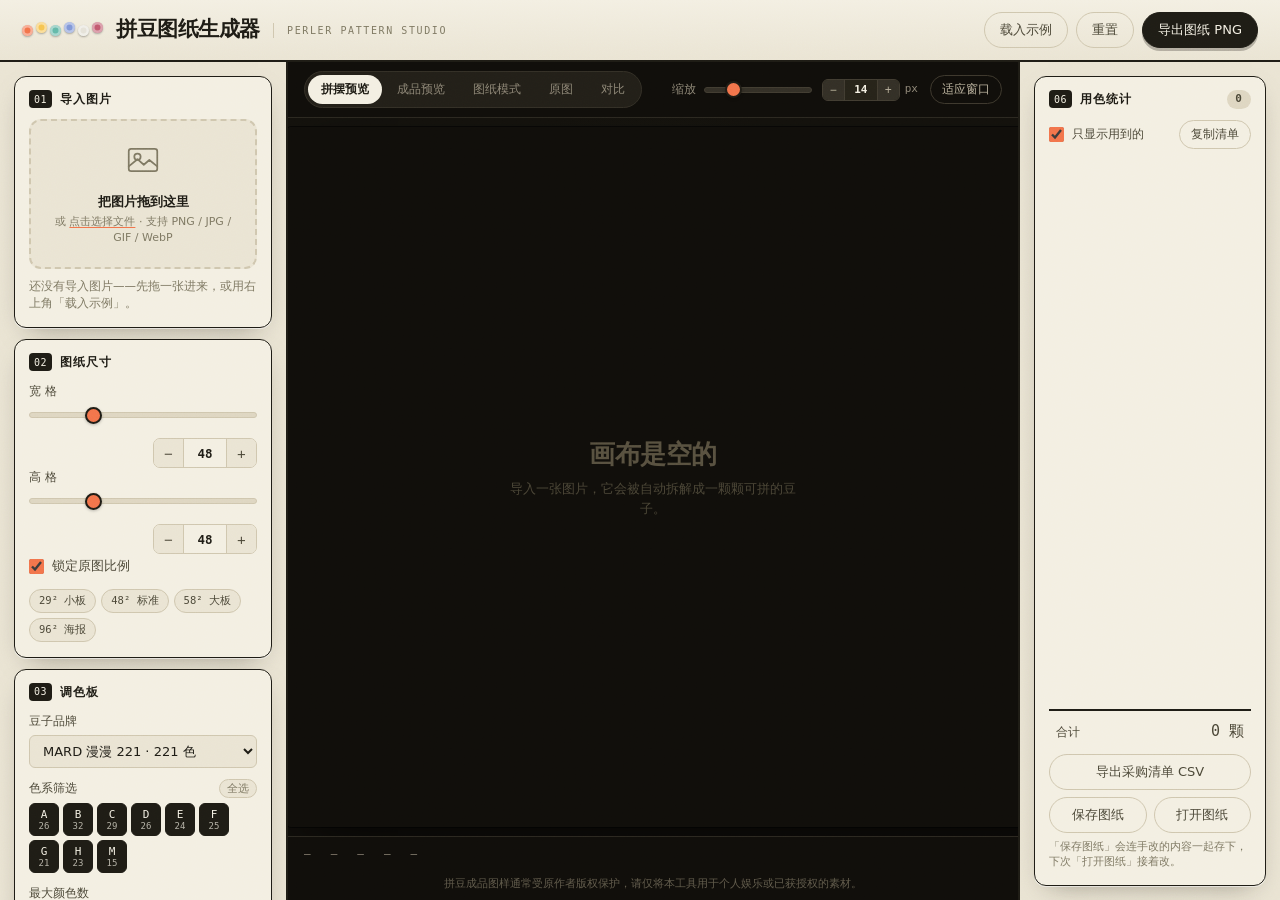
==== index.html @ be38e2e1 "提交当前可用版本（修复 JSON 模式三个 bug 前的快照） 当前状态：回归测试 23/23 通过。  已实现： - 图片转拼豆图纸：采样 → 画面调整 → 背景移除 → 中位切分量化 → 吸附色号" ====
<!DOCTYPE html>
<html lang="zh-CN">
<head>
<meta charset="utf-8">
<meta name="viewport" content="width=device-width, initial-scale=1">
<title>拼豆图纸生成器 · Perler Pattern Studio</title>
<link rel="stylesheet" href="styles.css">
<link rel="icon" href="data:image/svg+xml,<svg xmlns='http://www.w3.org/2000/svg' viewBox='0 0 32 32'><circle cx='16' cy='16' r='13' fill='%23f2734a'/><circle cx='16' cy='16' r='5' fill='%231b1a17'/></svg>">
</head>
<body>

<div class="grain" aria-hidden="true"></div>

<header class="topbar">
  <div class="brand">
    <span class="brand-beads" aria-hidden="true">
      <i style="--c:#f2734a"></i><i style="--c:#f5c451"></i><i style="--c:#63b8a8"></i>
      <i style="--c:#7f96d6"></i><i style="--c:#e5e2d8"></i><i style="--c:#c2596f"></i>
    </span>
    <h1>拼豆图纸生成器</h1>
    <span class="brand-sub">Perler Pattern Studio</span>
  </div>

  <div class="topbar-actions">
    <button type="button" id="btnSample" class="btn btn-ghost">载入示例</button>
    <button type="button" id="btnReset" class="btn btn-ghost">重置</button>
    <button type="button" id="btnExportPng" class="btn btn-primary">导出图纸 PNG</button>
  </div>
</header>

<main class="studio">

  <!-- ══ left rail: source + controls ══ -->
  <aside class="rail rail-left">

    <section class="panel" id="panelDrop">
      <h2 class="panel-title"><span class="idx">01</span> 导入图片</h2>
      <div class="dropzone" id="dropzone" tabindex="0" role="button" aria-label="导入图片">
        <input type="file" id="fileInput" accept="image/*" class="visually-hidden-input">
        <svg class="dz-icon" viewBox="0 0 48 48" aria-hidden="true">
          <rect x="6" y="10" width="36" height="28" rx="3"/>
          <circle cx="17" cy="20" r="4"/>
          <path d="M6 32l11-9 8 7 7-6 10 8"/>
        </svg>
        <p class="dz-main">把图片拖到这里</p>
        <p class="dz-sub">或 <u>点击选择文件</u> · 支持 PNG / JPG / GIF / WebP</p>
      </div>
      <!-- 图纸 JSON 的选择框必须放在 dropzone 外面：
           放在里面时，点它会冒泡到 dropzone，dropzone 又去开图片选择器，
           结果「打开图纸」弹出的是图片对话框。 -->
      <input type="file" id="jsonInput" accept="application/json,.json" class="visually-hidden-input">
      <p class="hint" id="srcInfo">还没有导入图片——先拖一张进来，或用右上角「载入示例」。</p>
    </section>

    <section class="panel" id="panelSize">
      <h2 class="panel-title"><span class="idx">02</span> 图纸尺寸</h2>
      <div class="row">
        <label class="field">
          <span class="field-label">宽 <em id="wVal">48</em> 格</span>
          <input type="range" id="gridW" min="8" max="160" step="1" value="48">
        </label>      </div>
      <div class="row">
        <label class="field">
          <span class="field-label">高 <em id="hVal">48</em> 格</span>
          <input type="range" id="gridH" min="8" max="160" step="1" value="48">
        </label>
      </div>
      <label class="check">
        <input type="checkbox" id="lockAspect" checked>
        <span>锁定原图比例</span>
      </label>
      <div class="chips" role="group" aria-label="常用尺寸">
        <button type="button" class="chip" data-w="29" data-h="29">29² 小板</button>
        <button type="button" class="chip" data-w="48" data-h="48">48² 标准</button>
        <button type="button" class="chip" data-w="58" data-h="58">58² 大板</button>
        <button type="button" class="chip" data-w="96" data-h="96">96² 海报</button>
      </div>
    </section>

    <section class="panel" id="panelPalette">
      <h2 class="panel-title"><span class="idx">03</span> 调色板</h2>
      <label class="field">
        <span class="field-label">豆子品牌</span>
        <select id="brandSelect"></select>
      </label>
      <div class="field" id="groupField">
        <span class="field-label">
          色系筛选
          <button type="button" id="groupAll" class="mini-btn">全选</button>
        </span>
        <div class="group-chips" id="groupChips"></div>
      </div>
      <label class="field">
        <span class="field-label">最大颜色数 <em id="colorVal">16</em></span>
        <input type="range" id="maxColors" min="2" max="48" step="1" value="16">
      </label>
      <label class="field">
        <span class="field-label">色彩匹配</span>
        <select id="metricSelect">
          <option value="lab">感知匹配（Lab）· 推荐</option>
          <option value="rgb">快速匹配（RGB）</option>
        </select>
      </label>

      <!-- 当前画笔色号：点一下打开该品牌的完整色卡 -->
      <div class="field">
        <span class="field-label">当前色号 <em>点开可换</em></span>
        <button type="button" class="picker-btn" id="pickerBtn" aria-haspopup="dialog">
          <span class="pick-dot" id="pickDot"></span>
          <span class="pick-meta">
            <span class="pick-code" id="pickCode">—</span>
            <span class="pick-brand" id="pickBrand">尚未选择</span>
          </span>
          <span class="pick-caret" aria-hidden="true">▾</span>
        </button>
      </div>

      <div class="swatch-strip" id="usedSwatches" aria-label="本图使用的色号"></div>
      <p class="hint" id="paletteInfo">未使用任何色号。</p>
    </section>

    <section class="panel" id="panelAdjust">
      <h2 class="panel-title"><span class="idx">04</span> 画面调整</h2>
      <label class="field">
        <span class="field-label">亮度 <em id="briVal">0</em></span>
        <input type="range" id="brightness" min="-100" max="100" step="1" value="0">
      </label>
      <label class="field">
        <span class="field-label">对比度 <em id="conVal">0</em></span>
        <input type="range" id="contrast" min="-100" max="100" step="1" value="0">
      </label>
      <label class="field">
        <span class="field-label">饱和度 <em id="satVal">0</em></span>
        <input type="range" id="saturation" min="-100" max="100" step="1" value="0">
      </label>
      <label class="field">
        <span class="field-label">背景移除阈值 <em id="bgVal">0</em></span>
        <input type="range" id="bgTolerance" min="0" max="100" step="1" value="0">
      </label>
      <p class="hint">阈值 &gt; 0 时，从画布四边向内清除与边缘连通的背景色。图案内部的同色区域不会被误删。</p>
      <label class="field">
        <span class="field-label">
          自动清理杂点 <em id="noiseVal">0</em><span id="noiseWord" class="noise-word" hidden>关</span>
          <span class="hint">一键清掉全图孤零零的单格杂点。成片的小细节一律保留；只想动某一格，用左下角的「除杂」工具。</span>
        </span>
        <input type="range" id="noiseClean" min="0" max="5" step="0.5" value="0">
      </label>
    </section>

    <section class="panel" id="panelTools">
      <h2 class="panel-title"><span class="idx">05</span> 手动修图</h2>
      <div class="toolbar" id="toolbar">
        <button type="button" class="tool is-active" data-tool="brush">
          <svg viewBox="0 0 20 20" aria-hidden="true"><path d="M3 17l1-4L14 3l3 3L7 16z"/></svg>画笔
        </button>
        <button type="button" class="tool" data-tool="eraser">
          <svg viewBox="0 0 20 20" aria-hidden="true"><path d="M8 17h9M3 14l7-11 6 4-7 11z"/></svg>橡皮
        </button>
        <button type="button" class="tool" data-tool="picker">
          <svg viewBox="0 0 20 20" aria-hidden="true"><path d="M14 3l3 3-2 2-3-3zM11 6l3 3-7 7H4v-3z"/></svg>吸色
        </button>
        <button type="button" class="tool" data-tool="denoise">
          <svg viewBox="0 0 20 20" aria-hidden="true"><path d="M4 4l12 12M16 4L4 16M10 3v2M10 15v2M3 10h2M15 10h2"/></svg>除杂
        </button>
      </div>
      <button type="button" class="brush-current" id="brushCurrent" title="点击换一个色号">
        <span class="bc-dot" id="bcDot"></span>
        <span class="bc-label">当前色号</span>
        <strong id="bcCode">—</strong>
        <em class="bc-brand" id="bcBrand"></em>
        <span class="bc-caret" aria-hidden="true">▾</span>
      </button>
      <p class="hint" id="toolHint">在画布上按住拖动即可上色。吸色工具可从画布取当前色号。</p>
      <button type="button" id="btnUndo" class="btn btn-ghost btn-block">撤销上一步编辑</button>
    </section>

  </aside>

  <!-- ══ center: the canvas stage ══ -->
  <section class="stage">

    <div class="stage-bar">
      <div class="seg" role="group" aria-label="视图模式">
        <button type="button" class="seg-btn is-active" data-view="beads">拼摆预览</button>
        <button type="button" class="seg-btn" data-view="ironed">成品预览</button>
        <button type="button" class="seg-btn" data-view="chart">图纸模式</button>
        <button type="button" class="seg-btn" data-view="source">原图</button>
        <button type="button" class="seg-btn" data-view="split">对比</button>
      </div>

      <div class="stage-bar-right">
        <label class="zoom">
          <span>缩放</span>
          <input type="range" id="zoom" min="4" max="48" step="1" value="14">
          <output id="zoomVal">14</output><span class="zoom-unit">px</span>
        </label>
        <button type="button" id="btnFit" class="btn btn-ghost btn-sm">适应窗口</button>
      </div>
    </div>

    <!-- 对比模式：左右各自选内容 -->
    <div class="compare-bar" id="compareBar" hidden>
      <span class="cmp-label">左</span>
      <select id="cmpLeft">
        <option value="source">原图</option>
        <option value="beads">拼摆预览</option>
        <option value="ironed">成品预览</option>
        <option value="chart">图纸模式</option>
      </select>
      <span class="cmp-label">右</span>
      <select id="cmpRight">
        <option value="source">原图</option>
        <option value="beads">拼摆预览</option>
        <option value="ironed" selected>成品预览</option>
        <option value="chart">图纸模式</option>
      </select>
      <button type="button" id="cmpSwap" class="btn btn-ghost btn-sm" title="左右互换">⇄ 互换</button>
    </div>

    <div class="stage-wrap" id="stageWrap">
      <canvas id="canvas" width="900" height="700"></canvas>

      <aside class="inspector" id="inspector" hidden>
        <p class="insp-kicker">格子坐标</p>
        <p class="insp-coord" id="inspCoord">— , —</p>
        <div class="insp-swatch" id="inspSwatch"></div>
        <p class="insp-code" id="inspCode">—</p>
        <p class="insp-name" id="inspName"></p>
      </aside>

      <div class="focus-bar" id="focusBar" hidden>
        <span class="fb-dot" id="fbDot"></span>
        <span class="fb-text">只看 <b id="fbCode">—</b><span id="fbQty"></span></span>
        <button type="button" id="fbClose" class="fb-close" title="显示全部色号" aria-label="显示全部色号">×</button>
      </div>

      <div class="empty-state" id="emptyState">
        <p class="es-title">画布是空的</p>
        <p class="es-body">导入一张图片，它会被自动拆解成一颗颗可拼的豆子。</p>
      </div>
    </div>

    <div class="stage-foot">
      <span id="statGrid" class="stat">—</span>
      <span id="statBeads" class="stat">—</span>
      <span id="statColors" class="stat">—</span>
      <span id="statBoards" class="stat">—</span>
      <span id="statCover" class="stat">—</span>
    </div>

    <p class="disclaimer">拼豆成品图样通常受原作者版权保护，请仅将本工具用于个人娱乐或已获授权的素材。</p>
  </section>

  <!-- ══ right rail: shopping list ══ -->
  <aside class="rail rail-right">
    <section class="panel panel-grow">
      <h2 class="panel-title">
        <span class="idx">06</span> 用色统计
        <span class="count-badge" id="listCount">0</span>
      </h2>
      <div class="list-actions">
        <label class="check check-sm">
          <input type="checkbox" id="onlyUsed" checked>
          <span>只显示用到的</span>
        </label>
        <button type="button" id="btnCopyList" class="btn btn-ghost btn-sm">复制清单</button>
      </div>
      <ol class="bead-list" id="beadList"></ol>
      <div class="list-foot">
        <span>合计</span>
        <strong id="statTotal">0 颗</strong>
      </div>
      <button type="button" id="btnExportCsv" class="btn btn-ghost btn-block">导出采购清单 CSV</button>
      <div class="io-row">
        <button type="button" id="btnExportJson" class="btn btn-ghost">保存图纸</button>
        <button type="button" id="btnImportJson" class="btn btn-ghost">打开图纸</button>
      </div>
      <p class="io-note">「保存图纸」会连手改的内容一起存下，下次「打开图纸」接着改。</p>
    </section>
  </aside>

</main>

<div class="toast" id="toast" role="status" aria-live="polite"></div>
<div class="busy" id="busy" hidden><span class="busy-bead"></span><span id="busyText">处理中…</span></div>

<!-- 色号选择面板：列出当前品牌的完整色卡 -->
<div class="picker-overlay" id="pickerOverlay" hidden>
  <div class="picker-modal" role="dialog" aria-modal="true" aria-labelledby="pickerTitle">
    <header class="picker-head">
      <div>
        <h3 id="pickerTitle">选择色号</h3>
        <p class="picker-sub" id="pickerSub">—</p>
      </div>
      <button type="button" class="picker-x" id="pickerClose" aria-label="关闭">×</button>
    </header>
    <div class="picker-search">
      <input type="search" id="pickerSearch" placeholder="搜色号或颜色名，如 A14 / 绿色">
      <label class="check check-sm">
        <input type="checkbox" id="pickerOnlyUsed">
        <span>只看用到的</span>
      </label>
    </div>
    <div class="picker-body" id="pickerBody"></div>
  </div>
</div>

<script src="palettes.js"></script>
<script src="app.js"></script>
</body>
</html>
---- styles.css ----
/* ═══════════════════════════════════════════════════════════════
   拼豆图纸生成器 · Perler Pattern Studio
   Aesthetic: warm workbench / pegboard. The graphed bead plate is
   the only thing on the page that is truly rectilinear; every other
   surface is soft, matte, and slightly imperfect, so the artwork
   reads as the object and the UI as the table it sits on.
   ═══════════════════════════════════════════════════════════════ */

/* ── tokens ─────────────────────────────────────────────────── */
:root {
  /* surfaces — warm, paper-like, never pure white */
  --bg:        #17150f;
  --bg-deep:   #100e0a;
  --paper:     #f3efe2;
  --paper-2:   #eae4d3;
  --paper-3:   #ded6c1;

  /* ink */
  --ink:       #1e1c15;
  --ink-2:     #4a4636;
  --ink-3:     #7d7761;
  --ink-4:     #a9a28a;

  /* accents */
  --orange:    #f2734a;
  --orange-d:  #d4522c;
  --teal:      #3f8f80;
  --yellow:    #f5c451;
  --pink:      #d4647f;
  --blue:      #5b76c4;

  /* lines */
  --line:      #cfc6ae;
  --line-soft: #ddd5c0;

  /* geometry */
  --r-sm: 6px;
  --r-md: 12px;
  --r-lg: 20px;
  --rail-w: 318px;
  --list-w: 300px;

  --shadow-lift: 0 1px 0 rgba(255,255,255,.55), 0 10px 26px -14px rgba(30,26,14,.5);

  --font-display: 'Fraunces', 'Songti SC', 'Noto Serif SC', Georgia, serif;
  --font-body: 'Outfit', 'PingFang SC', 'Microsoft YaHei', system-ui, sans-serif;
  --font-mono: 'DM Mono', ui-monospace, 'SFMono-Regular', Consolas, monospace;
}

@import url('https://fonts.googleapis.com/css2?family=Fraunces:opsz,wght@9..144,500;9..144,700;9..144,900&family=Outfit:wght@300;400;500;600;700&family=DM+Mono:wght@400;500&display=swap');

*, *::before, *::after { box-sizing: border-box; }

html, body { height: 100%; }

body {
  margin: 0;
  font-family: var(--font-body);
  font-size: 14px;
  line-height: 1.5;
  color: var(--ink);
  background: var(--bg);
  overflow: hidden;
  -webkit-font-smoothing: antialiased;
}

/* film grain — the whole studio reads as photographed paper */
.grain {
  position: fixed;
  inset: 0;
  z-index: 999;
  pointer-events: none;
  opacity: .3;
  mix-blend-mode: overlay;
  background-image: url("data:image/svg+xml,%3Csvg xmlns='http://www.w3.org/2000/svg' width='200' height='200'%3E%3Cfilter id='n'%3E%3CfeTurbulence type='fractalNoise' baseFrequency='.85' numOctaves='3'/%3E%3C/filter%3E%3Crect width='200' height='200' filter='url(%23n)' opacity='.42'/%3E%3C/svg%3E");
}

/* ── topbar ─────────────────────────────────────────────────── */
.topbar {
  display: flex;
  align-items: center;
  justify-content: space-between;
  gap: 20px;
  height: 62px;
  padding: 0 22px;
  background: linear-gradient(180deg, var(--paper) 0%, var(--paper-2) 100%);
  border-bottom: 2px solid var(--ink);
  position: relative;
  z-index: 20;
}

.brand { display: flex; align-items: center; gap: 13px; min-width: 0; }

.brand-beads { display: flex; gap: 3px; }
.brand-beads i {
  width: 11px; height: 11px;
  border-radius: 50%;
  background: var(--c);
  box-shadow: inset 0 0 0 2.5px rgba(255,255,255,.42), 0 1px 2px rgba(0,0,0,.3);
}
.brand-beads i:nth-child(2n) { transform: translateY(-3px); }

.brand h1 {
  font-family: var(--font-display);
  font-optical-sizing: auto;
  font-weight: 900;
  font-size: 21px;
  letter-spacing: -.02em;
  margin: 0;
  white-space: nowrap;
}

.brand-sub {
  font-family: var(--font-mono);
  font-size: 10px;
  letter-spacing: .16em;
  text-transform: uppercase;
  color: var(--ink-3);
  padding-left: 13px;
  border-left: 1px solid var(--line);
  white-space: nowrap;
}

.topbar-actions { display: flex; align-items: center; gap: 8px; }

/* ── buttons ────────────────────────────────────────────────── */
.btn {
  font-family: var(--font-body);
  font-size: 13px;
  font-weight: 500;
  padding: 8px 15px;
  border-radius: 999px;
  border: 1.5px solid transparent;
  cursor: pointer;
  transition: transform .13s cubic-bezier(.34,1.56,.64,1), background .15s, box-shadow .15s, color .15s;
  white-space: nowrap;
}
.btn:active { transform: translateY(1px) scale(.985); }
.btn:focus-visible { outline: 2.5px solid var(--teal); outline-offset: 2px; }

.btn-ghost {
  background: transparent;
  border-color: var(--line);
  color: var(--ink-2);
}
.btn-ghost:hover { background: rgba(30,28,21,.06); border-color: var(--ink-3); color: var(--ink); }

.btn-primary {
  background: var(--ink);
  color: var(--paper);
  border-color: var(--ink);
  box-shadow: 0 3px 0 rgba(30,28,21,.28);
}
.btn-primary:hover { background: var(--orange-d); border-color: var(--orange-d); box-shadow: 0 3px 0 rgba(140,50,25,.4); }

.btn-sm { padding: 5px 11px; font-size: 12px; }
.btn-block { display: block; width: 100%; margin-top: 7px; text-align: center; }
.btn:disabled { opacity: .4; cursor: not-allowed; }

/* ── studio grid ────────────────────────────────────────────── */
.studio {
  display: grid;
  grid-template-columns: var(--rail-w) minmax(0,1fr) var(--list-w);
  height: calc(100vh - 62px);
}

.rail {
  overflow-y: auto;
  overflow-x: hidden;
  padding: 14px;
  display: flex;
  flex-direction: column;
  gap: 11px;
  scrollbar-width: thin;
  scrollbar-color: var(--ink-4) transparent;
}
.rail-left  { background: var(--paper-2); border-right: 2px solid var(--ink); }
.rail-right { background: var(--paper-2); border-left: 2px solid var(--ink); }

.rail::-webkit-scrollbar { width: 9px; }
.rail::-webkit-scrollbar-thumb { background: var(--line); border-radius: 9px; border: 2px solid var(--paper-2); }
.rail::-webkit-scrollbar-thumb:hover { background: var(--ink-4); }

/* ── panels ─────────────────────────────────────────────────── */
.panel {
  background: var(--paper);
  border: 1.5px solid var(--ink);
  border-radius: var(--r-md);
  padding: 13px 14px 15px;
  box-shadow: var(--shadow-lift);
}
.panel-grow { flex: 1; display: flex; flex-direction: column; min-height: 0; }

.panel-title {
  display: flex;
  align-items: center;
  gap: 8px;
  font-family: var(--font-body);
  font-size: 12px;
  font-weight: 600;
  letter-spacing: .1em;
  text-transform: uppercase;
  color: var(--ink);
  margin: 0 0 11px;
}
.panel-title .idx {
  font-family: var(--font-mono);
  font-size: 10px;
  font-weight: 500;
  color: var(--paper);
  background: var(--ink);
  padding: 1.5px 5px;
  border-radius: 4px;
  letter-spacing: .04em;
}
.count-badge {
  margin-left: auto;
  font-family: var(--font-mono);
  font-size: 11px;
  background: var(--paper-3);
  color: var(--ink-2);
  padding: 1px 8px;
  border-radius: 999px;
}

/* ── fields ─────────────────────────────────────────────────── */
.field { display: block; margin-bottom: 11px; }
.field:last-child { margin-bottom: 0; }

/* ── 让 <label> 不再「整块都是命中区」 ──────────────────────────
   滑块被包在 <label class="field"> 里，浏览器会把整个 label 当作
   操作该控件的区域，于是：
     · 鼠标离 −/+ 还有十几像素，按钮就变 hover 色；
     · 点 label 里的空白，值也会跟着变。
   把 label 自身的指针事件关掉、再让真正要交互的子元素打开，
   命中范围就精确回到元素本身。文字说明仍可选中（user-select 不受影响）。 */
label.field { pointer-events: none; }
label.field > .field-label,
label.field > input[type="range"],
label.field > select,
label.field > .stepper-row { pointer-events: auto; }
/* 说明文字不参与点击，免得又白白扩大命中区 */
label.field .field-label .hint { pointer-events: none; }

.field-label {
  display: flex;
  flex-wrap: wrap;
  justify-content: space-between;
  align-items: baseline;
  font-size: 12px;
  color: var(--ink-2);
  margin-bottom: 5px;
}
.field-label em {
  font-family: var(--font-mono);
  font-style: normal;
  font-size: 12px;
  font-weight: 500;
  color: var(--ink);
  background: var(--paper-3);
  padding: 0 6px;
  border-radius: 4px;
  min-width: 34px;
  text-align: center;
}
/* 滑块下方的补充说明，heading 一行放不下时换行显示 */
.field-label .hint {
  flex: 1 1 100%;
  order: 3;
  margin-top: 3px;
  font-size: 10.5px;
  line-height: 1.45;
  color: var(--ink-3);
  text-align: left;
}

/* 保存 / 打开图纸：两个并排按钮 + 说明 */
.io-row {
  display: flex;
  gap: 7px;
  margin-top: 7px;
}
.io-row .btn { flex: 1; text-align: center; }
.io-note {
  margin: 6px 0 0;
  font-size: 10.5px;
  line-height: 1.5;
  color: var(--ink-3);
}

input[type=range] {
  -webkit-appearance: none;
  appearance: none;
  width: 100%;
  height: 20px;
  background: transparent;
  cursor: pointer;
  margin: 0;
}
input[type=range]::-webkit-slider-runnable-track {
  height: 6px;
  border-radius: 999px;
  background: var(--paper-3);
  border: 1px solid var(--line);
}
input[type=range]::-webkit-slider-thumb {
  -webkit-appearance: none;
  width: 17px; height: 17px;
  margin-top: -6.5px;
  border-radius: 50%;
  background: var(--orange);
  border: 2px solid var(--ink);
  box-shadow: 0 1px 3px rgba(0,0,0,.25);
  transition: transform .12s;
}
input[type=range]::-webkit-slider-thumb:hover { transform: scale(1.14); }
input[type=range]::-moz-range-track { height: 6px; border-radius: 999px; background: var(--paper-3); border: 1px solid var(--line); }
input[type=range]::-moz-range-thumb { width: 15px; height: 15px; border-radius: 50%; background: var(--orange); border: 2px solid var(--ink); }

/* ── 数值调节件：− 数字 + ─────────────────────────────────────
   滑块一行，下面一行是「− 数字 +」的连体控件。
   控件宽度固定、靠右对齐，所以每一行的 −/+ 和数字都在同一竖线上，
   不会因为标签文字长短而左右错位（这是原来最丑的地方）。 */
.stepper-row {
  display: flex;
  align-items: stretch;
  width: 104px;
  height: 30px;                   /* 显式高度：否则会被内容压成 17px，
                                     hover 区域变成又扁又宽的条，鼠标还没靠近就变色 */
  margin-top: 7px;
  margin-left: auto;              /* 靠右：与滑块右端对齐 */
  border: 1.5px solid var(--line);
  border-radius: 7px;
  background: var(--paper);
  overflow: hidden;
}
/* 两个加减按钮等宽等高，视觉上完全对称 */
.step-btn {
  flex: 0 0 auto;
  width: 30px;
  height: 100%;
  display: inline-flex;
  align-items: center;
  justify-content: center;
  padding: 0;
  border: 0;
  background: var(--paper-2);
  color: var(--ink-2);
  font-size: 15px;
  line-height: 1;
  cursor: pointer;
  user-select: none;
  transition: background .12s, color .12s;
}
.step-btn:hover { background: var(--orange); color: var(--paper); }
.step-btn:active { background: var(--ink); color: var(--paper); }
/* 分隔线放在按钮靠数字的那一侧，两个按钮因此严格镜像 */
.step-minus { border-right: 1.5px solid var(--line); }
.step-plus  { border-left: 1.5px solid var(--line); }
.step-btn:focus-visible { outline: 2px solid var(--orange); outline-offset: -3px; }
/* 中间的可编辑数字：占满剩余宽度，等宽 + 表格数字，改值不左右抖 */
.step-num {
  flex: 1 1 auto;
  min-width: 0;
  width: 100%;
  height: 100%;
  padding: 0 2px;
  border: 0;
  background: transparent;
  color: var(--ink);
  font-family: var(--font-mono);
  font-size: 12.5px;
  font-weight: 600;
  font-variant-numeric: tabular-nums;
  text-align: center;
  outline: none;
}
.step-num:hover { background: var(--paper-2); }
.step-num:focus {
  background: var(--paper);
  box-shadow: inset 0 0 0 2px var(--orange);
}
/* 「自动清理杂点」为 0 时旁边挂的「关」标记 */
.noise-word {
  font-style: normal;
  font-size: 10.5px;
  font-weight: 600;
  color: var(--ink-4);
  border: 1px solid var(--line);
  border-radius: 999px;
  padding: 0 5px;
  margin-left: 2px;
  background: var(--paper-2);
}

select {
  width: 100%;
  font-family: var(--font-body);
  font-size: 13px;
  color: var(--ink);
  background: var(--paper-2);
  border: 1.5px solid var(--line);
  border-radius: var(--r-sm);
  padding: 7px 9px;
  cursor: pointer;
}
select:hover { border-color: var(--ink-3); }
select:focus-visible { outline: 2px solid var(--teal); outline-offset: 1px; }

.check {
  display: flex;
  align-items: center;
  gap: 8px;
  font-size: 12.5px;
  color: var(--ink-2);
  cursor: pointer;
  user-select: none;
  padding: 3px 0;
}
.check input { accent-color: var(--orange); width: 15px; height: 15px; cursor: pointer; margin: 0; }
.check-sm { font-size: 12px; }

.hint {
  font-size: 11.5px;
  line-height: 1.5;
  color: var(--ink-3);
  margin: 9px 0 0;
}
.hint b { color: var(--ink-2); font-weight: 600; }

/* ── dropzone ───────────────────────────────────────────────── */
.dropzone {
  position: relative;
  border: 2px dashed var(--line);
  border-radius: var(--r-md);
  padding: 20px 14px;
  text-align: center;
  cursor: pointer;
  background: var(--paper-2);
  transition: background .18s, border-color .18s, transform .18s;
}

/* 文件选择框必须「看得见」才能让 accept 过滤生效。
   用 hidden 属性或 display:none 时，Chrome / Edge 会忽略 accept，
   弹出的对话框就变成「所有文件」——这正是「打开图纸」只能选到图片的原因。
   所以这里用「仍在布局中、但视觉上不可见」的写法。 */
.visually-hidden-input {
  position: absolute;
  width: 1px; height: 1px;
  margin: -1px; padding: 0;
  border: 0;
  opacity: 0;
  overflow: hidden;
  clip: rect(0 0 0 0);
  clip-path: inset(50%);
  white-space: nowrap;
  pointer-events: none;
}
.dropzone:hover, .dropzone:focus-visible {
  border-color: var(--orange);
  background: #fff6ee;
  outline: none;
}
.dropzone.is-over {
  border-color: var(--orange);
  background: #ffece0;
  transform: scale(1.015);
}
.dz-icon { width: 38px; height: 38px; fill: none; stroke: var(--ink-3); stroke-width: 2.2; stroke-linecap: round; stroke-linejoin: round; }
.dropzone.is-over .dz-icon, .dropzone:hover .dz-icon { stroke: var(--orange-d); }
.dz-main { font-size: 13px; font-weight: 600; margin: 7px 0 2px; }
.dz-sub { font-size: 11px; color: var(--ink-3); margin: 0; }
.dz-sub u { text-decoration-color: var(--orange); text-underline-offset: 2px; }

/* ── 当前色号选择按钮 ───────────────────────────────────────── */
.picker-btn {
  display: flex;
  align-items: center;
  gap: 9px;
  width: 100%;
  padding: 8px 10px;
  border-radius: var(--r-sm);
  border: 1.5px solid var(--line);
  background: var(--paper-2);
  cursor: pointer;
  text-align: left;
  transition: border-color .15s, background .15s;
}
.picker-btn:hover { border-color: var(--ink-3); background: var(--paper); }
.picker-btn:focus-visible { outline: 2px solid var(--orange); outline-offset: 1px; }
.pick-dot {
  width: 22px; height: 22px; flex: none;
  border-radius: 50%;
  border: 1.5px solid rgba(30,28,21,.35);
  background: var(--paper-3);
  box-shadow: inset 0 -2px 3px rgba(0,0,0,.18);
}
.pick-meta { display: flex; flex-direction: column; gap: 1px; min-width: 0; flex: 1; }
.pick-code {
  font-family: var(--font-mono);
  font-size: 13px; font-weight: 600;
  color: var(--ink);
  white-space: nowrap; overflow: hidden; text-overflow: ellipsis;
}
.pick-brand { font-size: 10px; color: var(--ink-3); }
.pick-caret { color: var(--ink-3); font-size: 11px; flex: none; }

/* 画笔徽章上的品牌名 */
.bc-brand {
  font-style: normal;
  font-size: 10px;
  color: var(--ink-3);
  margin-left: 4px;
}

/* ── 对比模式的两侧选择栏 ───────────────────────────────────── */
.compare-bar {
  display: flex;
  align-items: center;
  gap: 8px;
  padding: 8px 14px;
  background: var(--paper-2);
  border-bottom: 1.5px solid var(--line);
  font-size: 11.5px;
}
/* display:flex 会盖掉 [hidden] 的默认 display:none，必须显式声明 */
.compare-bar[hidden] { display: none; }
.compare-bar select {
  font-family: var(--font-body);
  font-size: 11.5px;
  padding: 4px 8px;
  border-radius: var(--r-sm);
  border: 1.5px solid var(--line);
  background: var(--paper);
  color: var(--ink);
  cursor: pointer;
}
.compare-bar select:hover { border-color: var(--ink-3); }
.cmp-label { color: var(--ink-3); font-weight: 500; }
.cmp-vs {
  color: var(--orange);
  font-weight: 600;
  font-size: 11px;
  padding: 0 4px;
}
#cmpSwap { margin-left: auto; }

/* ── 色号选择面板 ───────────────────────────────────────────── */
.picker-overlay {
  position: fixed;
  inset: 0;
  z-index: 90;
  background: rgba(20,18,12,.5);
  backdrop-filter: blur(3px);
  display: flex;
  align-items: center;
  justify-content: center;
  padding: 24px;
  animation: fadeIn .16s ease;
}
/* display:flex 会盖掉 [hidden] 的默认 display:none，必须显式声明 */
.picker-overlay[hidden] { display: none; }
@keyframes fadeIn { from { opacity: 0 } to { opacity: 1 } }

.picker-modal {
  width: min(760px, 100%);
  max-height: min(720px, 90vh);
  display: flex;
  flex-direction: column;
  background: var(--paper);
  border: 1.5px solid var(--ink);
  border-radius: var(--r-lg);
  box-shadow: 0 24px 60px rgba(20,18,12,.4);
  overflow: hidden;
  animation: popIn .18s cubic-bezier(.2,.9,.3,1.2);
}
@keyframes popIn { from { transform: scale(.96) translateY(8px); opacity: 0 } to { transform: none; opacity: 1 } }

.picker-head {
  display: flex;
  align-items: flex-start;
  justify-content: space-between;
  gap: 12px;
  padding: 16px 18px 12px;
  border-bottom: 1.5px solid var(--line);
}
.picker-head h3 {
  font-family: var(--font-display);
  font-size: 17px;
  font-weight: 600;
  margin: 0;
  color: var(--ink);
}
.picker-sub { margin: 3px 0 0; font-size: 11px; color: var(--ink-3); }
.picker-x {
  border: none;
  background: transparent;
  font-size: 22px;
  line-height: 1;
  color: var(--ink-3);
  cursor: pointer;
  padding: 2px 6px;
  border-radius: var(--r-sm);
}
.picker-x:hover { background: var(--paper-3); color: var(--ink); }

.picker-search {
  display: flex;
  align-items: center;
  gap: 12px;
  padding: 11px 18px;
  border-bottom: 1px solid var(--line);
  background: var(--paper-2);
}
.picker-search input[type="search"] {
  flex: 1;
  font-family: var(--font-body);
  font-size: 12.5px;
  padding: 7px 11px;
  border-radius: var(--r-sm);
  border: 1.5px solid var(--line);
  background: var(--paper);
  color: var(--ink);
}
.picker-search input[type="search"]:focus {
  outline: none;
  border-color: var(--orange);
}

.picker-body {
  overflow-y: auto;
  padding: 6px 18px 20px;
  flex: 1;
}
.pick-group { margin-top: 16px; }
.pick-group-head {
  display: flex;
  align-items: baseline;
  gap: 8px;
  padding-bottom: 7px;
  margin-bottom: 9px;
  border-bottom: 1px solid var(--line);
  position: sticky;
  top: 0;
  background: var(--paper);
  z-index: 1;
}
.pick-group-name {
  font-family: var(--font-mono);
  font-size: 12px;
  font-weight: 600;
  color: var(--ink);
}
.pick-group-desc { font-size: 10.5px; color: var(--ink-3); }
.pick-group-count { margin-left: auto; font-size: 10px; color: var(--ink-4); }

.pick-grid {
  display: grid;
  grid-template-columns: repeat(auto-fill, minmax(78px, 1fr));
  gap: 7px;
}
.pick-item {
  display: flex;
  flex-direction: column;
  align-items: center;
  gap: 5px;
  padding: 7px 4px 6px;
  border-radius: var(--r-sm);
  border: 1.5px solid var(--line);
  background: var(--paper-2);
  cursor: pointer;
  transition: all .13s;
}
.pick-item:hover { border-color: var(--ink-3); transform: translateY(-1px); }
.pick-item.is-current {
  border-color: var(--ink);
  background: var(--ink);
}
.pick-item.is-current .pi-code,
.pick-item.is-current .pi-extra { color: var(--paper); }
.pi-dot {
  width: 30px; height: 30px;
  border-radius: 50%;
  border: 1.5px solid rgba(30,28,21,.3);
  box-shadow: inset 0 -3px 5px rgba(0,0,0,.2);
}
.pi-code {
  font-family: var(--font-mono);
  font-size: 11px;
  font-weight: 600;
  color: var(--ink);
  line-height: 1.1;
}
.pi-extra {
  font-size: 9px;
  color: var(--ink-3);
  line-height: 1.1;
  text-align: center;
  max-width: 100%;
  overflow: hidden;
  text-overflow: ellipsis;
  white-space: nowrap;
}

.picker-empty {
  padding: 40px 0;
  text-align: center;
  color: var(--ink-3);
  font-size: 12.5px;
}

/* ── chips ──────────────────────────────────────────────────── */
.chips { display: flex; flex-wrap: wrap; gap: 5px; margin-top: 10px; }

/* 色系筛选：字母分组开关 */
.group-chips { display: flex; flex-wrap: wrap; gap: 4px; }
.gchip {
  font-family: var(--font-mono);
  font-size: 11px;
  font-weight: 500;
  min-width: 30px;
  padding: 4px 7px;
  border-radius: var(--r-sm);
  border: 1.5px solid var(--line);
  background: var(--paper-2);
  color: var(--ink-4);
  cursor: pointer;
  transition: all .14s;
  text-align: center;
}
.gchip:hover { border-color: var(--ink-3); }
.gchip.is-on {
  background: var(--ink);
  border-color: var(--ink);
  color: var(--paper);
}
.gchip small { display: block; font-size: 9px; opacity: .7; font-weight: 400; }

.mini-btn {
  font-family: var(--font-body);
  font-size: 10.5px;
  padding: 1.5px 7px;
  border-radius: 999px;
  border: 1.5px solid var(--line);
  background: var(--paper-2);
  color: var(--ink-3);
  cursor: pointer;
  transition: all .14s;
  margin-left: auto;
}
.mini-btn:hover { border-color: var(--ink); color: var(--ink); }

/* 清单里的品牌小标签 */
.btag {  display: inline-block;
  font-family: var(--font-body);
  font-size: 9.5px;
  font-weight: 500;
  padding: 0 4px;
  margin-left: 4px;
  border-radius: 3px;
  background: var(--paper-3);
  color: var(--ink-3);
  vertical-align: 1px;
}
.bead-row.is-active .btag { background: rgba(255,255,255,.18); color: var(--ink-4); }
.chip {
  font-family: var(--font-mono);
  font-size: 10.5px;
  padding: 4px 9px;
  border-radius: 999px;
  border: 1.5px solid var(--line);
  background: var(--paper-2);
  color: var(--ink-2);
  cursor: pointer;
  transition: all .14s;
}
.chip:hover { border-color: var(--ink); background: var(--ink); color: var(--paper); }

/* ── swatch strip ───────────────────────────────────────────── */
.swatch-strip { display: flex; flex-wrap: wrap; gap: 4px; margin-top: 11px; }
.swatch-strip .sw {
  width: 21px; height: 21px;
  border-radius: 50%;
  border: 1.5px solid var(--ink);
  box-shadow: inset 0 0 0 2px rgba(255,255,255,.45);
  cursor: pointer;
  transition: transform .13s;
  padding: 0;
}
.swatch-strip .sw:hover { transform: scale(1.22) translateY(-2px); z-index: 2; }
.swatch-strip .sw.is-active { box-shadow: inset 0 0 0 2px rgba(255,255,255,.45), 0 0 0 2.5px var(--orange); }

/* ── toolbar ────────────────────────────────────────────────── */
.toolbar { display: grid; grid-template-columns: 1fr 1fr; gap: 6px; }
.tool {
  display: flex;
  align-items: center;
  justify-content: center;
  gap: 6px;
  font-family: var(--font-body);
  font-size: 12px;
  font-weight: 500;
  padding: 8px 6px;
  border-radius: var(--r-sm);
  border: 1.5px solid var(--line);
  background: var(--paper-2);
  color: var(--ink-2);
  cursor: pointer;
  transition: all .14s;
}
.tool svg { width: 15px; height: 15px; fill: none; stroke: currentColor; stroke-width: 1.9; stroke-linecap: round; stroke-linejoin: round; }
.tool:hover { border-color: var(--ink-3); color: var(--ink); }
.tool.is-active { background: var(--ink); border-color: var(--ink); color: var(--paper); }

.brush-current {
  display: flex; align-items: center; gap: 8px;
  width: 100%;
  margin-top: 11px;
  padding: 8px 10px;
  border-radius: var(--r-sm);
  background: var(--paper-2);
  border: 1.5px solid var(--line);
  font: inherit;
  color: inherit;
  text-align: left;
  cursor: pointer;
  transition: border-color .14s, background .14s;
}
.brush-current:hover { border-color: var(--orange); background: #fff6ee; }
.brush-current:active { background: #ffece0; }
.brush-current:focus-visible { outline: 2px solid var(--orange); outline-offset: 1px; }
.bc-dot {
  width: 22px; height: 22px;
  border-radius: 50%;
  background: var(--paper-3);
  border: 2px solid var(--ink);
  box-shadow: inset 0 0 0 2px rgba(255,255,255,.4);
  flex: none;
}
.bc-label { font-size: 11.5px; color: var(--ink-3); }
.brush-current strong { margin-left: auto; font-family: var(--font-mono); font-size: 13px; }
.bc-caret { font-size: 9px; color: var(--ink-4); margin-left: 1px; }
.brush-current:hover .bc-caret { color: var(--orange); }

/* ── stage ──────────────────────────────────────────────────── */
.stage {
  display: flex;
  flex-direction: column;
  min-width: 0;
  background: var(--bg);
  position: relative;
}

.stage-bar {
  display: flex;
  align-items: center;
  justify-content: space-between;
  gap: 14px;
  padding: 9px 16px;
  background: var(--bg-deep);
  border-bottom: 1px solid #2b2820;
  flex: none;
}

.seg { display: flex; gap: 2px; background: #221f18; padding: 3px; border-radius: 999px; border: 1px solid #332f26; }
.seg-btn {
  font-family: var(--font-body);
  font-size: 12px;
  font-weight: 500;
  padding: 6px 13px;
  border: none;
  border-radius: 999px;
  background: transparent;
  color: #8d8676;
  cursor: pointer;
  transition: all .16s;
  white-space: nowrap;
}
.seg-btn:hover { color: var(--paper); }
.seg-btn.is-active { background: var(--paper); color: var(--ink); font-weight: 600; }

.stage-bar-right { display: flex; align-items: center; gap: 12px; }
.zoom { display: flex; align-items: center; gap: 8px; font-size: 11.5px; color: #8d8676; }
.zoom input[type=range] { width: 108px; }
.zoom input[type=range]::-webkit-slider-runnable-track { background: #332f26; border-color: #413c31; }
.zoom output { font-family: var(--font-mono); font-size: 11px; color: var(--paper); min-width: 0; }
.zoom-unit { font-family: var(--font-mono); font-size: 11px; color: #8d8676; margin-left: -3px; }
/* 深色工具条里的缩放在一行里，控件保持横排、尺寸紧凑，换一套深色配色 */
.zoom .stepper-row {
  display: inline-flex;
  align-items: stretch;
  width: auto;
  height: 22px;                   /* 显式高度，否则会被压扁 */
  margin: 0 0 0 2px;
  border: 1.5px solid #413c31;
  background: #262319;
  border-radius: 6px;
}
.zoom .step-btn {
  flex: 0 0 auto;
  width: 22px;
  background: #332f26;
  color: #b8b09c;
  font-size: 12px;
}
.zoom .step-btn:hover { background: var(--orange); color: var(--paper); }
.zoom .step-minus { border-right: 1.5px solid #413c31; }
.zoom .step-plus { border-left: 1.5px solid #413c31; }
.zoom .step-num {
  flex: 0 0 auto;
  width: 32px;
  padding: 0 4px;
  color: var(--paper);
  font-size: 11px;
  line-height: 19px;
}
.zoom .step-num:hover { background: #2b2822; }
.zoom .step-num:focus { background: #1d1b17; box-shadow: inset 0 0 0 2px var(--orange); }
.stage-bar .btn-ghost { color: #b8b09c; border-color: #3d382d; }
.stage-bar .btn-ghost:hover { background: #2b2720; color: var(--paper); border-color: #57503f; }

.stage-wrap {
  flex: 1;
  position: relative;
  overflow: auto;
  display: flex;
  /* the pegboard light-table: a soft warm pool under the artwork */
  background:
    radial-gradient(ellipse 70% 60% at 50% 42%, #262319 0%, transparent 72%),
    linear-gradient(180deg, #14120d 0%, #100e0a 100%);
  scrollbar-width: thin;
  scrollbar-color: #3d382d transparent;
}
.stage-wrap::-webkit-scrollbar { width: 11px; height: 11px; }
.stage-wrap::-webkit-scrollbar-thumb { background: #3d382d; border-radius: 9px; border: 3px solid #100e0a; }
.stage-wrap::-webkit-scrollbar-thumb:hover { background: #57503f; }
.stage-wrap::-webkit-scrollbar-corner { background: transparent; }

#canvas {
  display: block;
  margin: auto;
  image-rendering: pixelated;
  border-radius: 3px;
  box-shadow: 0 22px 60px -18px rgba(0,0,0,.9), 0 0 0 1px rgba(0,0,0,.6);
  cursor: crosshair;
  flex: none;
}
#canvas[data-cursor="picker"] { cursor: copy; }

/* floating inspector pinned to the canvas */
.inspector {
  position: sticky;
  top: 12px;
  align-self: flex-start;
  margin: 12px 0 0 12px;
  background: rgba(243,239,226,.96);
  backdrop-filter: blur(8px);
  border: 1.5px solid var(--ink);
  border-radius: var(--r-md);
  padding: 9px 12px 10px;
  min-width: 118px;
  box-shadow: 0 8px 22px -10px rgba(0,0,0,.7);
  z-index: 6;
  pointer-events: none;
}
.insp-kicker { font-family: var(--font-mono); font-size: 9px; letter-spacing: .12em; text-transform: uppercase; color: var(--ink-3); margin: 0 0 3px; }
.insp-coord { font-family: var(--font-mono); font-size: 14px; font-weight: 500; margin: 0 0 7px; }
.insp-swatch { width: 100%; height: 26px; border-radius: 5px; border: 1.5px solid var(--ink); background: var(--paper-3); }
.insp-code { font-family: var(--font-mono); font-size: 12px; font-weight: 500; margin: 6px 0 0; }
.insp-name { font-size: 11px; color: var(--ink-3); margin: 1px 0 0; }

/* 色号聚焦提示条：钉在画布右上角，明确告诉用户「现在只看这一色」 */
.focus-bar {
  position: sticky;
  top: 12px;
  align-self: flex-start;
  margin: 12px 12px 0 auto;
  display: flex;
  align-items: center;
  gap: 9px;
  padding: 7px 9px 7px 11px;
  background: rgba(243,239,226,.97);
  backdrop-filter: blur(8px);
  border: 1.5px solid var(--ink);
  border-radius: 999px;
  box-shadow: 0 8px 22px -10px rgba(0,0,0,.75);
  z-index: 7;
  animation: rise .26s cubic-bezier(.22,1,.36,1) backwards;
}
.focus-bar[hidden] { display: none; }
.fb-dot {
  width: 17px; height: 17px;
  border-radius: 50%;
  border: 1.5px solid var(--ink);
  box-shadow: inset 0 0 0 2px rgba(255,255,255,.45);
  flex: none;
}
.fb-text { font-size: 12px; color: var(--ink-2); white-space: nowrap; }
.fb-text b { font-family: var(--font-mono); font-size: 12.5px; color: var(--ink); }
.fb-text span { color: var(--ink-3); }
.fb-close {
  width: 22px; height: 22px;
  display: grid;
  place-items: center;
  border: none;
  border-radius: 50%;
  background: var(--ink);
  color: var(--paper);
  font-size: 15px;
  line-height: 1;
  cursor: pointer;
  padding: 0 0 1px;
  transition: background .14s, transform .14s;
  flex: none;
}
.fb-close:hover { background: var(--orange-d); transform: scale(1.1); }

.empty-state {
  position: absolute;
  inset: 0;
  display: flex;
  flex-direction: column;
  align-items: center;
  justify-content: center;
  text-align: center;
  pointer-events: none;
  padding: 30px;
}
.empty-state[hidden] { display: none; }
.es-title { font-family: var(--font-display); font-size: 26px; font-weight: 700; color: #57503f; margin: 0 0 5px; letter-spacing: -.02em; }
.es-body { font-size: 13px; color: #4a4536; margin: 0; max-width: 300px; }

.stage-foot {
  display: flex;
  flex-wrap: wrap;
  gap: 4px 20px;
  padding: 9px 16px;
  background: var(--bg-deep);
  border-top: 1px solid #2b2820;
  font-family: var(--font-mono);
  font-size: 11px;
  color: #8d8676;
  flex: none;
}
.stage-foot .stat b { color: var(--paper); font-weight: 500; }

.disclaimer {
  flex: none;
  margin: 0;
  padding: 5px 16px 8px;
  background: var(--bg-deep);
  font-size: 10.5px;
  color: #605a4b;
  text-align: center;
}

/* ── bead list ──────────────────────────────────────────────── */
.list-actions { display: flex; align-items: center; justify-content: space-between; gap: 8px; margin-bottom: 9px; }

.bead-list {
  list-style: none;
  margin: 0;
  padding: 0;
  flex: 1;
  min-height: 60px;
  overflow-y: auto;
  scrollbar-width: thin;
  scrollbar-color: var(--line) transparent;
}
.bead-list::-webkit-scrollbar { width: 8px; }
.bead-list::-webkit-scrollbar-thumb { background: var(--line); border-radius: 9px; border: 2px solid var(--paper); }

.bead-row {
  display: flex;
  align-items: center;
  gap: 9px;
  padding: 5px 6px;
  border-radius: var(--r-sm);
  cursor: pointer;
  transition: background .13s;
  border: 1.5px solid transparent;
}
.bead-row:hover { background: var(--paper-2); border-color: var(--line); }
.bead-row.is-active {
  background: var(--ink);
  border-color: var(--ink);
}
.bead-row.is-active .code,
.bead-row.is-active .qty { color: var(--paper); }
.bead-row.is-active .cname,
.bead-row.is-active .qty small { color: var(--ink-4); }
.bead-row.is-active .bd { box-shadow: inset 0 0 0 2.5px rgba(255,255,255,.42), 0 0 0 1.5px var(--orange); }

/* 「当前色号」（画笔画的就是它）——和「聚焦」是两件事，用不同标记区分：
   聚焦 = 整行反白；当前 = 色块上一圈描边 */
.bead-row.is-current .bd {
  box-shadow: inset 0 0 0 2px rgba(255,255,255,.5), 0 0 0 2px var(--ink);
}
.bead-row.is-current::after {
  content: '当前';
  font-size: 9.5px;
  letter-spacing: .04em;
  color: var(--ink-3);
  margin-left: 6px;
  align-self: flex-start;
  padding-top: 3px;
}
.bead-row.is-active.is-current::after { color: var(--ink-4); }
.swatch-strip .sw.is-current {
  box-shadow: inset 0 0 0 2px rgba(255,255,255,.45), 0 0 0 2.5px var(--ink);
}

.bead-row .bd {
  width: 24px; height: 24px;
  border-radius: 50%;
  border: 1.5px solid var(--ink);
  box-shadow: inset 0 0 0 2.5px rgba(255,255,255,.42);
  flex: none;
}
.bead-row .meta { min-width: 0; flex: 1; }
.bead-row .code { font-family: var(--font-mono); font-size: 12px; font-weight: 500; line-height: 1.25; }
.bead-row .cname { font-size: 10.5px; color: var(--ink-3); line-height: 1.25; overflow: hidden; text-overflow: ellipsis; white-space: nowrap; }
.bead-row .qty { font-family: var(--font-mono); font-size: 12.5px; font-weight: 500; white-space: nowrap; }
.bead-row .qty small { font-size: 9.5px; color: var(--ink-3); font-weight: 400; }

.list-foot {
  display: flex; align-items: baseline; justify-content: space-between;
  padding: 9px 7px 4px;
  margin-top: 8px;
  border-top: 2px solid var(--ink);
  font-size: 12px;
  color: var(--ink-2);
}
.list-foot strong { font-family: var(--font-mono); font-size: 15px; font-weight: 500; }

/* ── toast + busy ───────────────────────────────────────────── */
.toast {
  position: fixed;
  left: 50%;
  bottom: 26px;
  transform: translate(-50%, 22px);
  background: var(--ink);
  color: var(--paper);
  font-size: 13px;
  padding: 10px 20px;
  border-radius: 999px;
  opacity: 0;
  pointer-events: none;
  transition: opacity .25s, transform .32s cubic-bezier(.34,1.4,.64,1);
  z-index: 1000;
  box-shadow: 0 12px 30px -10px rgba(0,0,0,.6);
  max-width: 76vw;
}
.toast.is-on { opacity: 1; transform: translate(-50%, 0); }
.toast.is-err { background: var(--orange-d); }

.busy {
  position: fixed;
  inset: 0;
  z-index: 1001;
  display: flex;
  align-items: center;
  justify-content: center;
  gap: 12px;
  background: rgba(16,14,10,.6);
  backdrop-filter: blur(2px);
  color: var(--paper);
  font-size: 13px;
}
.busy[hidden] { display: none; }
.busy-bead {
  width: 17px; height: 17px;
  border-radius: 50%;
  background: var(--orange);
  box-shadow: inset 0 0 0 3px rgba(255,255,255,.4);
  animation: hop .6s cubic-bezier(.5,0,.5,1) infinite alternate;
}
@keyframes hop { from { transform: translateY(0) } to { transform: translateY(-11px) } }

/* ── entrance choreography ──────────────────────────────────── */
@keyframes rise {
  from { opacity: 0; transform: translateY(9px); }
  to   { opacity: 1; transform: none; }
}
.panel { animation: rise .42s cubic-bezier(.22,1,.36,1) backwards; }
.rail-left  .panel:nth-child(1) { animation-delay: .02s }
.rail-left  .panel:nth-child(2) { animation-delay: .06s }
.rail-left  .panel:nth-child(3) { animation-delay: .10s }
.rail-left  .panel:nth-child(4) { animation-delay: .14s }
.rail-left  .panel:nth-child(5) { animation-delay: .18s }
.rail-right .panel               { animation-delay: .16s }
.topbar { animation: rise .38s cubic-bezier(.22,1,.36,1) backwards; }

@media (prefers-reduced-motion: reduce) {
  * { animation-duration: .01ms !important; transition-duration: .01ms !important; }
}

/* ── responsive ─────────────────────────────────────────────── */
@media (max-width: 1320px) {
  :root { --rail-w: 288px; --list-w: 262px; }
}
@media (max-width: 1100px) {
  body { overflow: auto; }
  .studio { grid-template-columns: 1fr; height: auto; }
  .rail { max-height: none; overflow: visible; }
  .rail-left { border-right: none; border-bottom: 2px solid var(--ink); }
  .rail-right { border-left: none; border-top: 2px solid var(--ink); }
  .stage { min-height: 74vh; }
  .brand-sub { display: none; }
}
@media (max-width: 620px) {
  .topbar { height: auto; flex-wrap: wrap; padding: 10px 14px; gap: 10px; }
  .topbar-actions { width: 100%; }
  .topbar-actions .btn { flex: 1; }
  .stage-bar { flex-wrap: wrap; }
  .seg { width: 100%; }
  .seg-btn { flex: 1; padding: 6px 4px; font-size: 11px; }
}
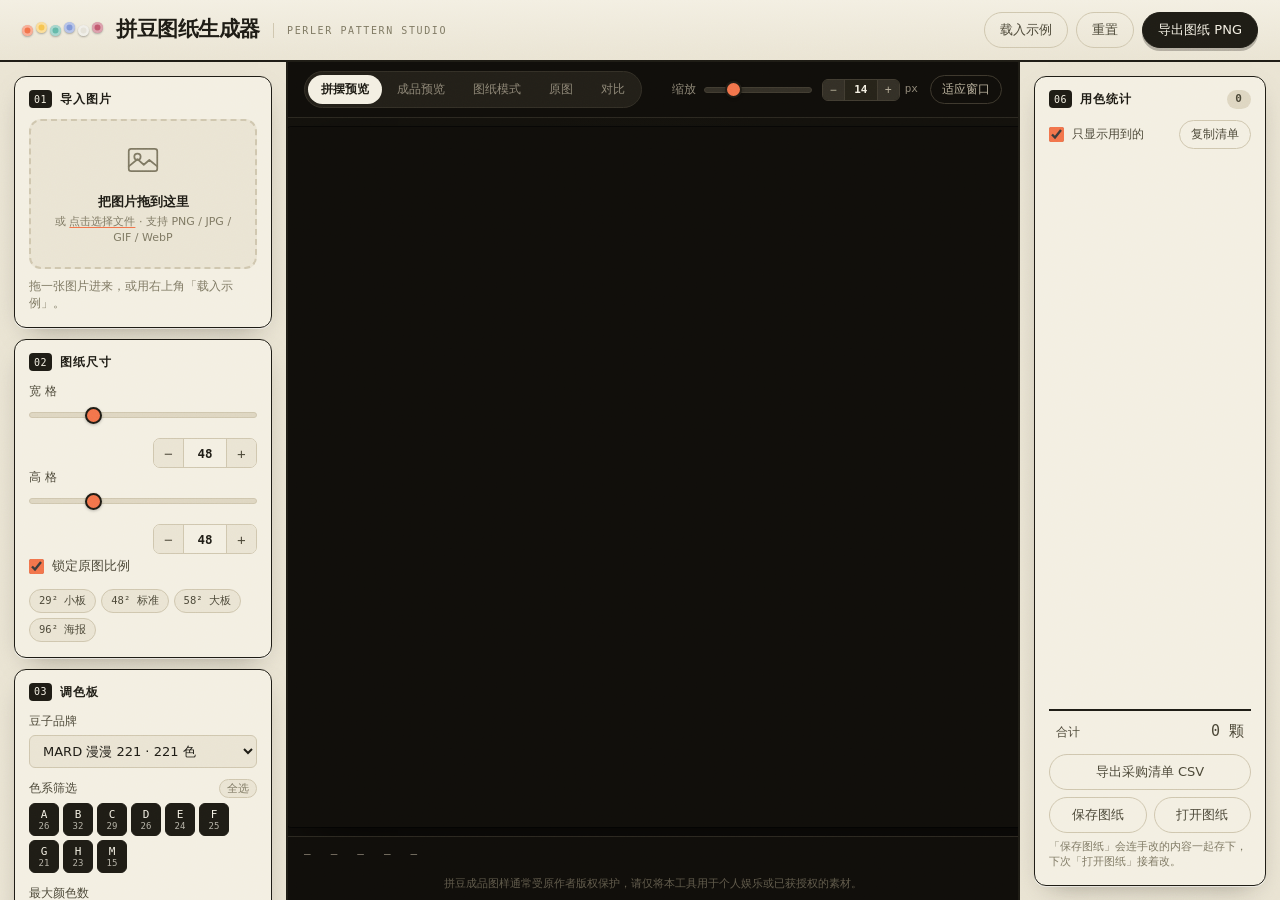
==== commit f57e255f: "导入图纸后锁住色彩匹配；色号面板给全色号；删掉「画布是空的」文案 1) 「色彩匹配」在导入图纸后禁掉    它只影响「量化出的主色吸附到哪个色号」，属于重新生成管线的一环。    导入的图纸已经量化好" ====
--- a/index.html
+++ b/index.html
@@ -49,7 +49,7 @@
            放在里面时，点它会冒泡到 dropzone，dropzone 又去开图片选择器，
            结果「打开图纸」弹出的是图片对话框。 -->
       <input type="file" id="jsonInput" accept="application/json,.json" class="visually-hidden-input">
-      <p class="hint" id="srcInfo">还没有导入图片——先拖一张进来，或用右上角「载入示例」。</p>
+      <p class="hint" id="srcInfo">拖一张图片进来，或用右上角「载入示例」。</p>
     </section>
 
     <section class="panel" id="panelSize">
@@ -79,6 +79,12 @@
 
     <section class="panel" id="panelPalette">
       <h2 class="panel-title"><span class="idx">03</span> 调色板</h2>
+      <!-- 打开图纸后「色系筛选」会锁住：筛选会把色板缩小，原来的色号
+           可能不在板里，只能就近吸附成别的色号，而且回不去。 -->
+      <p class="lock-note" id="paletteLockNote" hidden>
+        打开的图纸自带色号。色系筛选会把色板换掉、颜色跟着变且无法复原，所以暂时用不了。
+        换品牌仍可用——颜色不变，只是换成别的品牌的等效色号。
+      </p>
       <label class="field">
         <span class="field-label">豆子品牌</span>
         <select id="brandSelect"></select>
@@ -121,6 +127,11 @@
 
     <section class="panel" id="panelAdjust">
       <h2 class="panel-title"><span class="idx">04</span> 画面调整</h2>
+      <!-- 打开图纸后这一整块会锁住：这些参数都要重新读原图像素才有效，
+           而导入的图纸只有豆子排布、没有原图。 -->
+      <p class="lock-note" id="adjustLockNote" hidden>
+        这一块需要原图才能生效。打开的图纸只含豆子排布，没有原图，所以暂时用不了。
+      </p>
       <label class="field">
         <span class="field-label">亮度 <em id="briVal">0</em></span>
         <input type="range" id="brightness" min="-100" max="100" step="1" value="0">
@@ -234,9 +245,15 @@
         <button type="button" id="fbClose" class="fb-close" title="显示全部色号" aria-label="显示全部色号">×</button>
       </div>
 
-      <div class="empty-state" id="emptyState">
-        <p class="es-title">画布是空的</p>
-        <p class="es-body">导入一张图片，它会被自动拆解成一颗颗可拼的豆子。</p>
+      <!-- 打开图纸后「原图」模式的说明。
+           画布上也会画一段同样的文字，但 canvas 里的字屏幕阅读器读不到，
+           所以这里放一份真正的文本，让辅助工具也能读到。 -->
+      <div class="empty-state" id="noSourceState" hidden>
+        <p class="es-title">这张图纸没有来源图</p>
+        <p class="es-body">
+          打开图纸只包含豆子排布，不含原始图片。<br>
+          想对照原图，请另外导入一张图片。
+        </p>
       </div>
     </div>
 
--- a/styles.css
+++ b/styles.css
@@ -428,6 +428,40 @@
 }
 .hint b { color: var(--ink-2); font-weight: 600; }
 
+/* ── 打开图纸后锁住的控件 ────────────────────────────────────
+   「画面调整」整块依赖原图像素，导入的图纸没有原图，所以锁住。
+   要连 −/+ 按钮一起锁，并给出明确的视觉与文字说明——
+   只灰掉输入框、按钮却还能点，比干脆不能点更让人困惑。 */
+.lock-note {
+  margin: 0 0 10px;
+  padding: 8px 10px;
+  border-radius: 6px;
+  background: color-mix(in srgb, var(--orange) 9%, var(--paper));
+  border: 1px solid color-mix(in srgb, var(--orange) 28%, var(--line));
+  color: color-mix(in srgb, var(--orange) 62%, var(--ink));
+  font-size: 11.5px;
+  line-height: 1.55;
+}
+
+.panel.is-locked .field { opacity: 0.5; }
+.panel.is-locked .field-label { color: var(--ink-3); }
+
+/* 只锁了一部分（调色板：锁色系筛选，留品牌下拉） */
+#groupField.is-locked { opacity: 0.5; }
+#groupField.is-locked button { cursor: not-allowed; }
+
+/* 锁住的 −/+ 行：不能再点，去掉手型光标和悬停变色 */
+.stepper-row.is-disabled { opacity: 0.55; cursor: not-allowed; }
+.stepper-row.is-disabled .step-btn,
+.stepper-row.is-disabled .step-num { cursor: not-allowed; }
+.stepper-row.is-disabled .step-btn:hover {
+  background: transparent;
+  color: var(--ink-2);
+}
+
+/* 禁用状态的滑块也去掉手型 */
+input[type="range"]:disabled { cursor: not-allowed; }
+
 /* ── dropzone ───────────────────────────────────────────────── */
 .dropzone {
   position: relative;
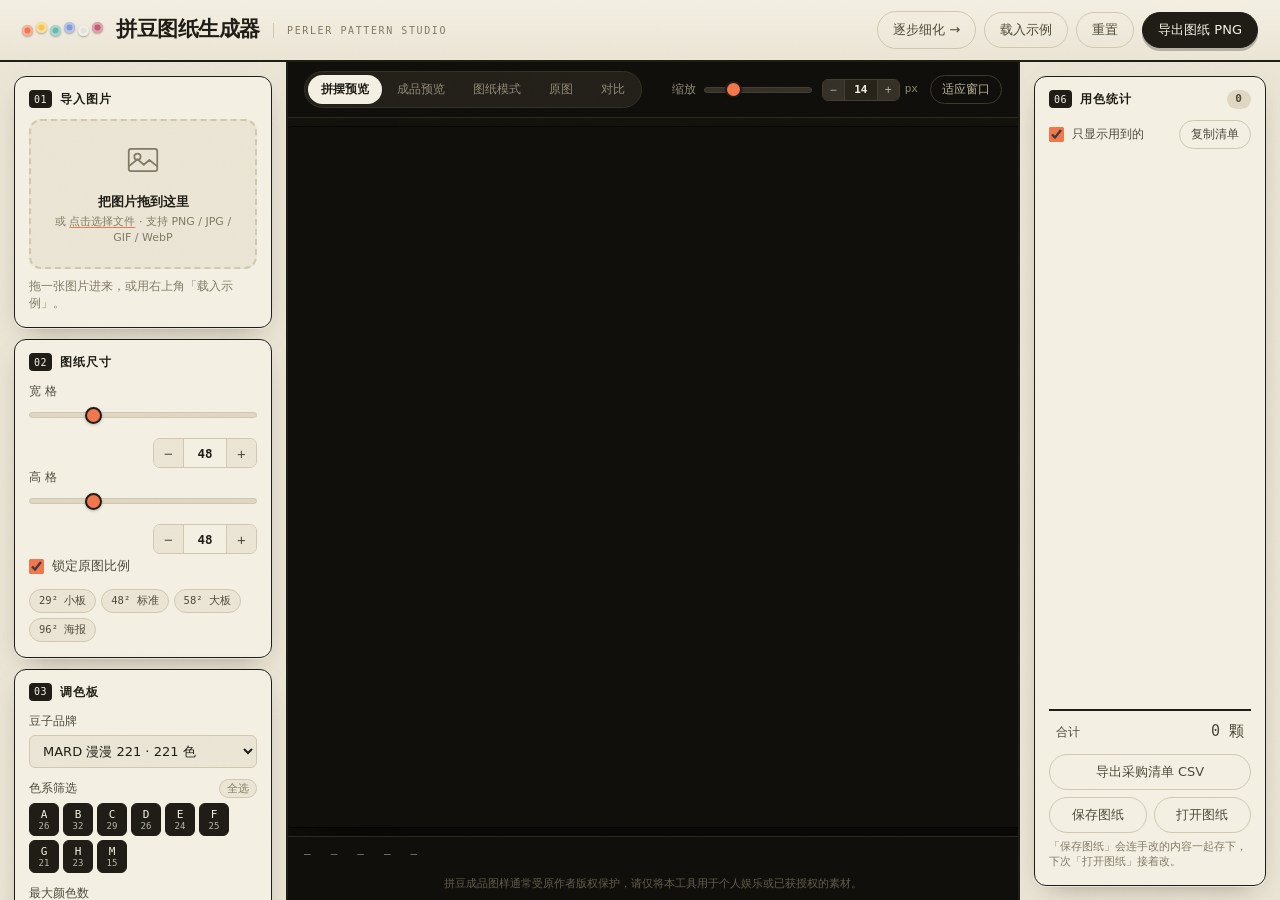
==== commit f24d7d41: "﻿新增「逐步细化」页面：一档档缩小尺寸的拼豆图纸生成 主页面是一次性定尺寸出图，这个页面走另一条路：先按原图分辨率给出最密的 一档，在大格子上把细节修准，再一档档减半缩到能拼的尺寸。直接缩到 32×3" ====
--- a/index.html
+++ b/index.html
@@ -22,6 +22,10 @@
   </div>
 
   <div class="topbar-actions">
+    <!-- 通向逐步细化页。那里是一步步缩尺寸的做法，和本页一次性出图互补 -->
+    <a class="btn btn-ghost" href="wizard.html" title="一步步缩小尺寸，每步都能改">
+      逐步细化 →
+    </a>
     <button type="button" id="btnSample" class="btn btn-ghost">载入示例</button>
     <button type="button" id="btnReset" class="btn btn-ghost">重置</button>
     <button type="button" id="btnExportPng" class="btn btn-primary">导出图纸 PNG</button>
@@ -107,6 +111,18 @@
           <option value="rgb">快速匹配（RGB）</option>
         </select>
       </label>
+
+      <!-- 生成方案：四套算法对应四种取舍，按素材类型选 -->
+      <label class="field">
+        <span class="field-label">生成方案</span>
+        <select id="genModeSelect">
+          <option value="balanced">均衡 · 用色最省</option>
+          <option value="direct">锐利 · 轮廓最清楚</option>
+          <option value="edge">边缘优先 · 细线不糊</option>
+          <option value="smooth">平滑 · 照片少噪点</option>
+        </select>
+      </label>
+      <p class="hint" id="genModeHint">先归纳主色再吸附色号，用色最省。适合色号库存有限、想少买几种豆子的情况。</p>
 
       <!-- 当前画笔色号：点一下打开该品牌的完整色卡 -->
       <div class="field">
--- a/styles.css
+++ b/styles.css
@@ -134,7 +134,12 @@
   cursor: pointer;
   transition: transform .13s cubic-bezier(.34,1.56,.64,1), background .15s, box-shadow .15s, color .15s;
   white-space: nowrap;
-}
+  /* 有些 .btn 是 <a>（跨页跳转），要显式去掉下划线并继承颜色，
+     否则浏览器默认样式会给它加蓝紫色下划线 */
+  text-decoration: none;
+  color: inherit;
+}
+a.btn { display: inline-flex; align-items: center; }
 .btn:active { transform: translateY(1px) scale(.985); }
 .btn:focus-visible { outline: 2.5px solid var(--teal); outline-offset: 2px; }
 
@@ -450,6 +455,11 @@
 #groupField.is-locked { opacity: 0.5; }
 #groupField.is-locked button { cursor: not-allowed; }
 
+/* 单独锁住某一项（调色板里的色彩匹配 / 生成方案下拉）。
+   这里不能用 .panel.is-locked .field——那会连品牌下拉一起变灰。 */
+.field.is-locked { opacity: 0.5; }
+.field.is-locked select { cursor: not-allowed; }
+
 /* 锁住的 −/+ 行：不能再点，去掉手型光标和悬停变色 */
 .stepper-row.is-disabled { opacity: 0.55; cursor: not-allowed; }
 .stepper-row.is-disabled .step-btn,
